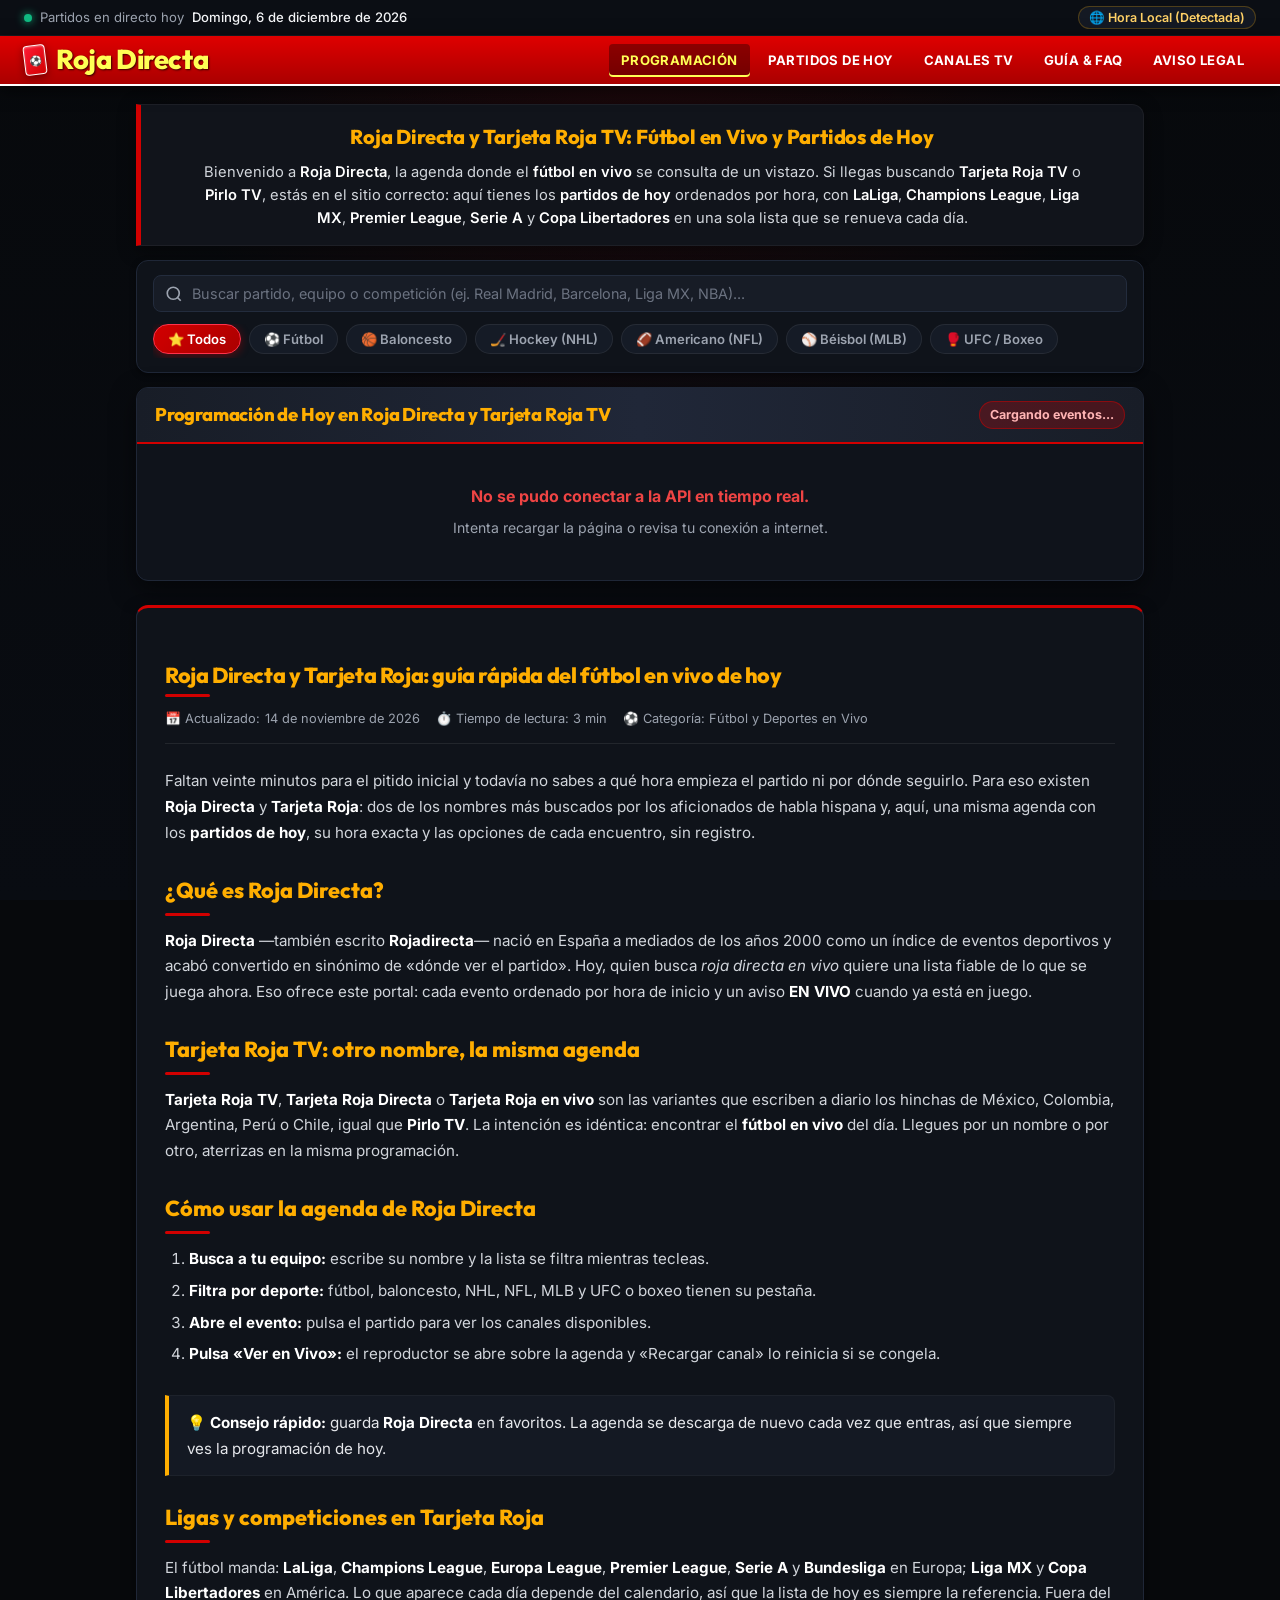
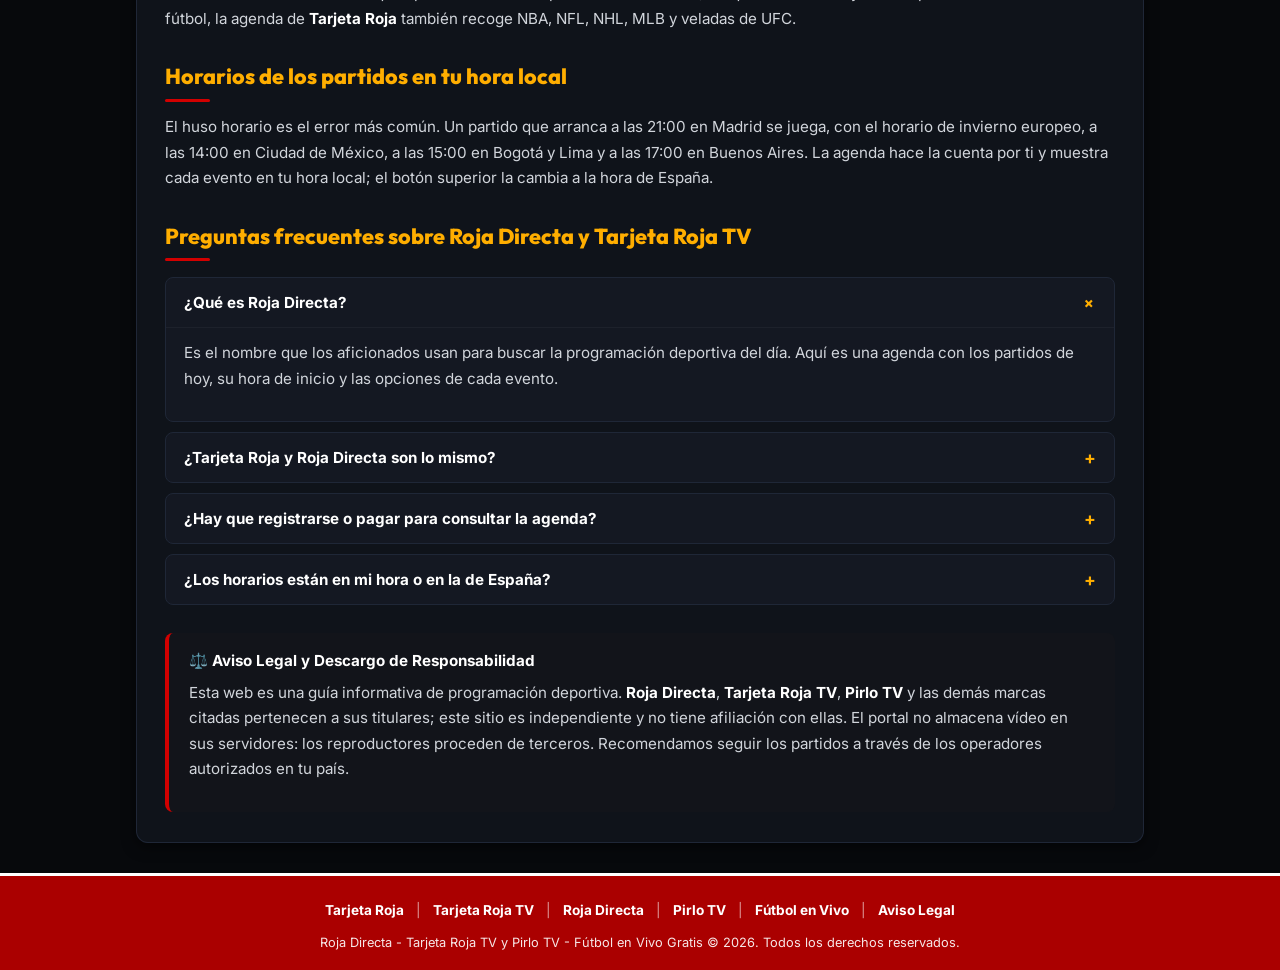
==== index.html @ fd90a8c7 "Add Roja Directa TV site Static sports agenda page for rojadirectatvonline.club: SEO article and str" ====
<!DOCTYPE html>
<html lang="es" prefix="og: https://ogp.me/ns#">
<head>
  <meta charset="UTF-8">
  <meta name="viewport" content="width=device-width, initial-scale=1.0, maximum-scale=5.0">

  <title>Roja Directa TV – Fútbol Online, Liga MX y Canales en Vivo</title>
  <meta name="description" content="Roja Directa TV y Tarjeta Roja: fútbol online gratis con los partidos de hoy, horarios en tu hora local y canales en vivo de Liga MX, LaLiga y Champions.">
  <meta name="keywords" content="roja directa, tarjeta roja, roja directa tv, tarjeta roja tv, roja directa en vivo, tarjeta roja en vivo, tarjeta roja directa, rojadirecta, pirlo tv, pirlotv, fútbol en vivo, partidos de hoy, agenda deportiva, LaLiga en vivo, Champions League en vivo, Liga MX en vivo">
  <meta name="author" content="Roja Directa TV">
  <meta name="robots" content="index, follow, max-snippet:-1, max-image-preview:large, max-video-preview:-1">
  <meta name="googlebot" content="index, follow">
  <meta name="google-site-verification" content="XtbVYBTs0RfSkYBMXl2s-51FOjEnnREqc0mwhxWey_8">
  <link rel="canonical" href="https://rojadirectatvonline.club/">

  <meta property="og:type" content="website">
  <meta property="og:locale" content="es_ES">
  <meta property="og:url" content="https://rojadirectatvonline.club/">
  <meta property="og:site_name" content="Roja Directa TV">
  <meta property="og:title" content="Roja Directa TV – Fútbol Online, Liga MX y Canales en Vivo">
  <meta property="og:description" content="Roja Directa TV y Tarjeta Roja: fútbol online gratis con los partidos de hoy, horarios en tu hora local y canales en vivo de Liga MX, LaLiga y Champions.">
  <meta property="og:image" content="https://rojadirectatvonline.club/images/favicon.svg">

  <meta name="twitter:card" content="summary_large_image">
  <meta name="twitter:title" content="Roja Directa TV – Fútbol Online, Liga MX y Canales en Vivo">
  <meta name="twitter:description" content="Roja Directa TV y Tarjeta Roja: fútbol online gratis con los partidos de hoy, horarios en tu hora local y canales en vivo de Liga MX, LaLiga y Champions.">
  <meta name="twitter:image" content="https://rojadirectatvonline.club/images/favicon.svg">

  <link rel="icon" type="image/svg+xml" href="/images/favicon.svg">
  <link rel="apple-touch-icon" href="/images/favicon.svg">
  <meta name="theme-color" content="#d20000">

  <link rel="preconnect" href="https://fonts.googleapis.com">
  <link rel="preconnect" href="https://fonts.gstatic.com" crossorigin>
  <link rel="stylesheet" href="https://fonts.googleapis.com/css2?family=Inter:wght@400;500;600;700&family=Outfit:wght@400;500;600;700;800;900&display=swap">
  <link rel="stylesheet" href="css/style.css">

  <script type="application/ld+json">
  {
    "@context": "https://schema.org",
    "@graph": [
      {
        "@type": "WebSite",
        "@id": "https://rojadirectatvonline.club/#website",
        "url": "https://rojadirectatvonline.club/",
        "name": "Roja Directa TV",
        "alternateName": ["Roja Directa", "Rojadirecta", "Tarjeta Roja", "Tarjeta Roja TV", "Tarjeta Roja Directa"],
        "description": "Roja Directa y Tarjeta Roja TV: agenda diaria de fútbol en vivo con los partidos de hoy, sus horarios y las competiciones del día.",
        "inLanguage": "es",
        "potentialAction": {
          "@type": "SearchAction",
          "target": "https://rojadirectatvonline.club/?q={search_term_string}",
          "query-input": "required name=search_term_string"
        }
      },
      {
        "@type": "Article",
        "@id": "https://rojadirectatvonline.club/#article",
        "headline": "Roja Directa y Tarjeta Roja: guía rápida del fútbol en vivo de hoy",
        "description": "Qué es Roja Directa, qué significa Tarjeta Roja TV y cómo usar la agenda de partidos de hoy: ligas, horarios en tu hora local y preguntas frecuentes.",
        "inLanguage": "es",
        "image": "https://rojadirectatvonline.club/images/favicon.svg",
        "datePublished": "2026-11-01T00:00:00+00:00",
        "dateModified": "2026-11-14T12:00:00+00:00",
        "author": {
          "@type": "Organization",
          "name": "Roja Directa TV",
          "url": "https://rojadirectatvonline.club/"
        },
        "publisher": {
          "@type": "Organization",
          "name": "Roja Directa TV",
          "logo": {
            "@type": "ImageObject",
            "url": "https://rojadirectatvonline.club/images/favicon.svg"
          }
        },
        "isPartOf": { "@id": "https://rojadirectatvonline.club/#website" },
        "mainEntityOfPage": "https://rojadirectatvonline.club/"
      },
      {
        "@type": "FAQPage",
        "@id": "https://rojadirectatvonline.club/#faq",
        "mainEntity": [
          {
            "@type": "Question",
            "name": "¿Qué es Roja Directa?",
            "acceptedAnswer": {
              "@type": "Answer",
              "text": "Es el nombre que los aficionados usan para buscar la programación deportiva del día. Aquí es una agenda con los partidos de hoy, su hora de inicio y las opciones de cada evento."
            }
          },
          {
            "@type": "Question",
            "name": "¿Tarjeta Roja y Roja Directa son lo mismo?",
            "acceptedAnswer": {
              "@type": "Answer",
              "text": "Son nombres distintos para la misma búsqueda: saber qué fútbol se juega hoy y a qué hora. En esta página ambos llevan a la misma agenda."
            }
          },
          {
            "@type": "Question",
            "name": "¿Hay que registrarse o pagar para consultar la agenda?",
            "acceptedAnswer": {
              "@type": "Answer",
              "text": "No. La agenda se consulta gratis y sin crear cuenta, desde el móvil, la tablet, el ordenador o la Smart TV, sin instalar nada."
            }
          },
          {
            "@type": "Question",
            "name": "¿Los horarios están en mi hora o en la de España?",
            "acceptedAnswer": {
              "@type": "Answer",
              "text": "En la tuya: la agenda usa la zona horaria de tu dispositivo. Con el botón superior cambias a la hora de España cuando quieras."
            }
          }
        ]
      }
    ]
  }
  </script>

</head>

<body>

  <aside class="top-notice-bar" aria-label="Aviso en vivo">
    <div class="header-fluid-inner top-notice-inner">
      <div class="notice-live-stat">
        <span class="live-indicator-dot" aria-hidden="true"></span>
        <span id="topLiveCount">Partidos en directo hoy</span>
        <span class="notice-date-badge" id="currentDateBadge">Agenda Actualizada: Noviembre 2026</span>
      </div>

      <div class="notice-tools">
        <button type="button" class="tz-toggle-btn" id="tzToggleBtn" title="Cambiar Zona Horaria">
          <span id="tzLabelText">🌐 Hora Local (Detectada)</span>
        </button>
      </div>
    </div>
  </aside>

  <header class="site-header">
    <div class="header-fluid-inner header-container">
      <div class="brand-wrapper">
        <a href="/" class="site-brand" aria-label="Roja Directa - Tarjeta Roja TV Online">
          <span class="site-brand-icon" aria-hidden="true"></span>
          <span class="site-brand-text">Roja Directa</span>
        </a>
      </div>

      <nav class="main-nav" id="mainNav" aria-label="Navegación principal">
        <a href="#agenda" class="nav-link active">PROGRAMACIÓN</a>
        <a href="#agenda" class="nav-link">PARTIDOS DE HOY</a>
        <a href="#articulo" class="nav-link">CANALES TV</a>
        <a href="#faq" class="nav-link">GUÍA &amp; FAQ</a>
        <a href="#legal" class="nav-link">AVISO LEGAL</a>
      </nav>

      <button type="button" class="mobile-nav-toggle" id="mobileNavToggle" aria-label="Abrir Menú">
        &#9776;
      </button>
    </div>
  </header>

  <main class="container">

    <section class="seo-intro-card" aria-labelledby="introHeading">
      <h1 id="introHeading">Roja Directa y Tarjeta Roja TV: Fútbol en Vivo y Partidos de Hoy</h1>
      <p>
        Bienvenido a <strong>Roja Directa</strong>, la agenda donde el <strong>fútbol en vivo</strong>
        se consulta de un vistazo. Si llegas buscando <strong>Tarjeta Roja TV</strong> o
        <strong>Pirlo TV</strong>, estás en el sitio correcto: aquí tienes los
        <strong>partidos de hoy</strong> ordenados por hora, con <strong>LaLiga</strong>,
        <strong>Champions League</strong>, <strong>Liga MX</strong>, <strong>Premier League</strong>,
        <strong>Serie A</strong> y <strong>Copa Libertadores</strong> en una sola lista que se
        renueva cada día.
      </p>
    </section>

    <section class="agenda-toolbar" aria-label="Herramientas de filtrado">
      <div class="toolbar-search-row">
        <div class="search-input-wrap">
          <svg width="18" height="18" viewBox="0 0 24 24" fill="none" stroke="currentColor" stroke-width="2.2">
            <circle cx="11" cy="11" r="8"></circle>
            <line x1="21" y1="21" x2="16.65" y2="16.65"></line>
          </svg>
          <input type="text" id="agendaSearchInput" class="agenda-search-input" placeholder="Buscar partido, equipo o competición (ej. Real Madrid, Barcelona, Liga MX, NBA)..." autocomplete="off">
          <span class="search-clear-btn" id="searchClearBtn" title="Limpiar búsqueda">&#10005;</span>
        </div>
      </div>

      <div class="filter-sports-pills" role="tablist">
        <button type="button" class="sport-pill-btn active" data-sport="all" role="tab">⭐ Todos</button>
        <button type="button" class="sport-pill-btn" data-sport="futbol" role="tab">⚽ Fútbol</button>
        <button type="button" class="sport-pill-btn" data-sport="baloncesto" role="tab">🏀 Baloncesto</button>
        <button type="button" class="sport-pill-btn" data-sport="hockey" role="tab">🏒 Hockey (NHL)</button>
        <button type="button" class="sport-pill-btn" data-sport="americano" role="tab">🏈 Americano (NFL)</button>
        <button type="button" class="sport-pill-btn" data-sport="beisbol" role="tab">⚾ Béisbol (MLB)</button>
        <button type="button" class="sport-pill-btn" data-sport="combate" role="tab">🥊 UFC / Boxeo</button>
      </div>
    </section>

    <section class="agenda-card-wrapper" id="agenda" aria-labelledby="agendaTitle">
      <div class="agenda-header-banner">
        <h2 class="agenda-header-title" id="agendaTitle">
          Programación de Hoy en Roja Directa y Tarjeta Roja TV
        </h2>
        <span class="agenda-matches-count" id="matchesCountBadge">Cargando eventos...</span>
      </div>

      <div id="agendaLoading" class="agenda-empty-state">
        <div class="loading-spinner-circle" style="margin: 0 auto 14px;"></div>
        <p style="color: #ffae00; font-weight: 700;">Conectando con la agenda deportiva en vivo...</p>
        <p style="color: #9ca3af; font-size: 0.82rem;">Obteniendo partidos desde el servidor oficial de Tarjeta Roja</p>
      </div>

      <div id="agendaEmptyState" class="agenda-empty-state" style="display: none;">
        <svg width="40" height="40" viewBox="0 0 24 24" fill="none" stroke="currentColor" stroke-width="2">
          <circle cx="12" cy="12" r="10"></circle>
          <line x1="12" y1="8" x2="12" y2="12"></line>
          <line x1="12" y1="16" x2="12.01" y2="16"></line>
        </svg>
        <p style="font-weight: 700; color: #fff; margin-bottom: 6px;">No se encontraron partidos con los filtros seleccionados.</p>
        <p style="font-size: 0.85rem; color: #9ca3af;">Intenta escribir otro nombre de equipo o selecciona la pestaña "Todos".</p>
      </div>

      <div class="agenda-events-list" id="agendaEventsList"></div>
    </section>

    <!-- Reproductor embed (modal) -->
    <div class="player-modal-overlay" id="playerModal" aria-hidden="true">
      <div class="player-modal-box" role="dialog" aria-modal="true" aria-labelledby="playerTitle">
        <div class="player-modal-top">
          <span class="player-modal-title" id="playerTitle"></span>
          <button type="button" class="player-modal-close" id="playerClose" aria-label="Cerrar reproductor">&#10005; Cerrar</button>
        </div>
        <div class="player-frame-wrap">
          <iframe id="playerFrame" class="player-frame" allowfullscreen allow="autoplay; encrypted-media; picture-in-picture" referrerpolicy="origin" src="" title="Reproductor en vivo"></iframe>
        </div>
        <div class="player-modal-foot">
          <button type="button" class="player-reload-btn" id="playerReload">&#8635; Recargar canal</button>
        </div>
      </div>
    </div>

    <section class="seo-article-wrapper" id="articulo" aria-labelledby="articleTitle">
      <article>

        <h2 class="article-main-title" id="articleTitle">
          Roja Directa y Tarjeta Roja: guía rápida del fútbol en vivo de hoy
        </h2>

        <div class="article-meta-info">
          <span>📅 Actualizado: <time datetime="2026-11-14">14 de noviembre de 2026</time></span>
          <span>⏱️ Tiempo de lectura: 3 min</span>
          <span>⚽ Categoría: Fútbol y Deportes en Vivo</span>
        </div>

        <div class="seo-section-block">
          <p>
            Faltan veinte minutos para el pitido inicial y todavía no sabes a qué hora empieza el
            partido ni por dónde seguirlo. Para eso existen <strong>Roja Directa</strong> y
            <strong>Tarjeta Roja</strong>: dos de los nombres más buscados por los aficionados de habla
            hispana y, aquí, una misma agenda con los <strong>partidos de hoy</strong>, su hora exacta
            y las opciones de cada encuentro, sin registro.
          </p>
        </div>

        <div class="seo-section-block" id="que-es-roja-directa">
          <h2>¿Qué es Roja Directa?</h2>
          <p>
            <strong>Roja Directa</strong> —también escrito <strong>Rojadirecta</strong>— nació en España
            a mediados de los años 2000 como un índice de eventos deportivos y acabó convertido en
            sinónimo de «dónde ver el partido». Hoy, quien busca <em>roja directa en vivo</em> quiere
            una lista fiable de lo que se juega ahora. Eso ofrece este portal: cada evento ordenado por
            hora de inicio y un aviso <strong>EN VIVO</strong> cuando ya está en juego.
          </p>
        </div>

        <div class="seo-section-block" id="tarjeta-roja-tv">
          <h2>Tarjeta Roja TV: otro nombre, la misma agenda</h2>
          <p>
            <strong>Tarjeta Roja TV</strong>, <strong>Tarjeta Roja Directa</strong> o
            <strong>Tarjeta Roja en vivo</strong> son las variantes que escriben a diario los hinchas de
            México, Colombia, Argentina, Perú o Chile, igual que <strong>Pirlo TV</strong>. La intención
            es idéntica: encontrar el <strong>fútbol en vivo</strong> del día. Llegues por un nombre o
            por otro, aterrizas en la misma programación.
          </p>
        </div>

        <div class="seo-section-block" id="como-usar-la-agenda">
          <h2>Cómo usar la agenda de Roja Directa</h2>
          <ol>
            <li><strong>Busca a tu equipo:</strong> escribe su nombre y la lista se filtra mientras tecleas.</li>
            <li><strong>Filtra por deporte:</strong> fútbol, baloncesto, NHL, NFL, MLB y UFC o boxeo tienen su pestaña.</li>
            <li><strong>Abre el evento:</strong> pulsa el partido para ver los canales disponibles.</li>
            <li><strong>Pulsa «Ver en Vivo»:</strong> el reproductor se abre sobre la agenda y «Recargar canal» lo reinicia si se congela.</li>
          </ol>
        </div>

        <div class="article-callout-box">
          <p>
            <strong>💡 Consejo rápido:</strong> guarda <strong>Roja Directa</strong> en favoritos. La
            agenda se descarga de nuevo cada vez que entras, así que siempre ves la programación de hoy.
          </p>
        </div>

        <div class="seo-section-block" id="ligas-y-competiciones">
          <h2>Ligas y competiciones en Tarjeta Roja</h2>
          <p>
            El fútbol manda: <strong>LaLiga</strong>, <strong>Champions League</strong>,
            <strong>Europa League</strong>, <strong>Premier League</strong>, <strong>Serie A</strong> y
            <strong>Bundesliga</strong> en Europa; <strong>Liga MX</strong> y
            <strong>Copa Libertadores</strong> en América. Lo que aparece cada día depende del
            calendario, así que la lista de hoy es siempre la referencia. Fuera del fútbol, la agenda de
            <strong>Tarjeta Roja</strong> también recoge NBA, NFL, NHL, MLB y veladas de UFC.
          </p>
        </div>

        <div class="seo-section-block" id="horarios">
          <h2>Horarios de los partidos en tu hora local</h2>
          <p>
            El huso horario es el error más común. Un partido que arranca a las 21:00 en Madrid se
            juega, con el horario de invierno europeo, a las 14:00 en Ciudad de México, a las 15:00 en
            Bogotá y Lima y a las 17:00 en Buenos Aires. La agenda hace la cuenta por ti y muestra cada
            evento en tu hora local; el botón superior la cambia a la hora de España.
          </p>
        </div>

        <div class="seo-section-block" id="faq">
          <h2>Preguntas frecuentes sobre Roja Directa y Tarjeta Roja TV</h2>

          <div class="faq-accordion-group">

            <div class="faq-item is-open">
              <button type="button" class="faq-question-btn">
                <span>¿Qué es Roja Directa?</span>
                <span class="faq-icon">+</span>
              </button>
              <div class="faq-answer-content">
                <p>
                  Es el nombre que los aficionados usan para buscar la programación deportiva del
                  día. Aquí es una agenda con los partidos de hoy, su hora de inicio y las opciones
                  de cada evento.
                </p>
              </div>
            </div>

            <div class="faq-item">
              <button type="button" class="faq-question-btn">
                <span>¿Tarjeta Roja y Roja Directa son lo mismo?</span>
                <span class="faq-icon">+</span>
              </button>
              <div class="faq-answer-content">
                <p>
                  Son nombres distintos para la misma búsqueda: saber qué fútbol se juega hoy y a
                  qué hora. En esta página ambos llevan a la misma agenda.
                </p>
              </div>
            </div>

            <div class="faq-item">
              <button type="button" class="faq-question-btn">
                <span>¿Hay que registrarse o pagar para consultar la agenda?</span>
                <span class="faq-icon">+</span>
              </button>
              <div class="faq-answer-content">
                <p>
                  No. La agenda se consulta gratis y sin crear cuenta, desde el móvil, la tablet,
                  el ordenador o la Smart TV, sin instalar nada.
                </p>
              </div>
            </div>

            <div class="faq-item">
              <button type="button" class="faq-question-btn">
                <span>¿Los horarios están en mi hora o en la de España?</span>
                <span class="faq-icon">+</span>
              </button>
              <div class="faq-answer-content">
                <p>
                  En la tuya: la agenda usa la zona horaria de tu dispositivo. Con el botón superior
                  cambias a la hora de España cuando quieras.
                </p>
              </div>
            </div>

          </div>
        </div>

        <div class="legal-disclaimer-box" id="legal">
          <h4>⚖️ Aviso Legal y Descargo de Responsabilidad</h4>
          <p>
            Esta web es una guía informativa de programación deportiva. <strong>Roja Directa</strong>,
            <strong>Tarjeta Roja TV</strong>, <strong>Pirlo TV</strong> y las demás marcas citadas
            pertenecen a sus titulares; este sitio es independiente y no tiene afiliación con ellas.
            El portal no almacena vídeo en sus servidores: los reproductores proceden de terceros.
            Recomendamos seguir los partidos a través de los operadores autorizados en tu país.
          </p>
        </div>

      </article>
    </section>

  </main>

  <footer class="site-footer">
    <div class="container">
      <div class="footer-nav-links">
        <a href="/">Tarjeta Roja</a>
        <span class="sep">|</span>
        <a href="/">Tarjeta Roja TV</a>
        <span class="sep">|</span>
        <a href="#agenda">Roja Directa</a>
        <span class="sep">|</span>
        <a href="#agenda">Pirlo TV</a>
        <span class="sep">|</span>
        <a href="#agenda">Fútbol en Vivo</a>
        <span class="sep">|</span>
        <a href="#legal">Aviso Legal</a>
      </div>

      <p class="footer-copy">
        Roja Directa - Tarjeta Roja TV y Pirlo TV - Fútbol en Vivo Gratis &copy; 2026.
        Todos los derechos reservados.
      </p>
    </div>
  </footer>

  <script src="js/app.js?v=2"></script>
  <!-- Histats.com  START  (aync)-->
  <script type="text/javascript">var _Hasync= _Hasync|| [];
    _Hasync.push(['Histats.start', '1,5061097,4,0,0,0,00010000']);
    _Hasync.push(['Histats.fasi', '1']);
    _Hasync.push(['Histats.track_hits', '']);
    (function() {
      var hs = document.createElement('script'); hs.type = 'text/javascript'; hs.async = true;
      hs.src = ('//s10.histats.com/js15_as.js');
      (document.getElementsByTagName('head')[0] || document.getElementsByTagName('body')[0]).appendChild(hs);
    })();</script>
  <noscript><a href="/" target="_blank"><img  src="//sstatic1.histats.com/0.gif?5061097&101" alt="hits counter" border="0"></a></noscript>
  <!-- Histats.com  END  -->
</body>
</html>
---- css/style.css ----
/* ==========================================================================
   TARJETA ROJA / ROJA DIRECTA - TEMA MODERNO DEPORTIVO EN VIVO
   Paleta: Rojo Carmesí (#d20000), Dorado (#ffae00 / #ffd166), Carbón (#08090d)
   100% Responsivo, Ultrarrápido, Optimizado para SEO en Español (Google/Bing)
   ========================================================================== */

:root {
  --bg-main: #07090c;
  --bg-surface: #0e1219;
  --bg-card: #121620;
  --bg-card-hover: #19202e;
  --bg-card-active: #202738;
  --bg-glass: rgba(14, 18, 25, 0.92);

  --roja-red: #d20000;
  --roja-red-bright: #ef1e2b;
  --roja-red-dark: #8b0000;
  --roja-red-glow: rgba(210, 0, 0, 0.35);

  --roja-gold: #ffae00;
  --roja-gold-bright: #ffd166;
  --roja-gold-glow: rgba(255, 174, 0, 0.3);

  --live-green: #10b981;
  --live-green-glow: rgba(16, 185, 129, 0.4);

  --text-white: #ffffff;
  --text-primary: #f3f4f6;
  --text-secondary: #9ca3af;
  --text-muted: #6b7280;

  --border-subtle: rgba(255, 255, 255, 0.08);
  --border-card: #1f2737;
  --border-focus: #d20000;

  --radius-xs: 4px;
  --radius-sm: 8px;
  --radius-md: 12px;
  --radius-lg: 16px;
  --radius-full: 9999px;

  --font-heading: 'Outfit', -apple-system, BlinkMacSystemFont, "Segoe UI", Roboto, sans-serif;
  --font-body: 'Inter', -apple-system, BlinkMacSystemFont, "Segoe UI", Roboto, sans-serif;

  --shadow-sm: 0 2px 6px rgba(0, 0, 0, 0.4);
  --shadow-md: 0 4px 14px rgba(0, 0, 0, 0.5);
  --shadow-lg: 0 8px 30px rgba(0, 0, 0, 0.6);
  --shadow-red: 0 4px 20px rgba(210, 0, 0, 0.3);
}

/* ---------------- CSS RESET & BASE ---------------- */
*, *::before, *::after {
  box-sizing: border-box;
  margin: 0;
  padding: 0;
}

html {
  scroll-behavior: smooth;
  font-size: 16px;
  -webkit-text-size-adjust: 100%;
}

body {
  font-family: var(--font-body);
  background-color: var(--bg-main);
  color: var(--text-primary);
  line-height: 1.6;
  min-height: 100vh;
  display: flex;
  flex-direction: column;
  -webkit-font-smoothing: antialiased;
  overflow-x: hidden;
  background-image: 
    radial-gradient(circle at 50% 0%, rgba(210, 0, 0, 0.12) 0%, transparent 45%),
    linear-gradient(to bottom, #07090c 0%, #090c12 100%);
  background-attachment: fixed;
}

.container {
  width: 100%;
  max-width: 1040px;
  margin: 0 auto;
  padding: 0 16px;
}

a {
  color: inherit;
  text-decoration: none;
  transition: all 0.2s ease;
}

button {
  font-family: inherit;
  border: none;
  background: none;
  cursor: pointer;
  -webkit-tap-highlight-color: transparent;
}

input {
  font-family: inherit;
}

/* ---------------- TOP UTILITY BAR ---------------- */
.top-notice-bar {
  background: #0b0e14;
  border-bottom: 1px solid rgba(255, 255, 255, 0.06);
  font-size: 0.82rem;
  color: var(--text-secondary);
  padding: 6px 0;
}

.top-notice-inner {
  display: flex;
  align-items: center;
  justify-content: space-between;
  flex-wrap: wrap;
  gap: 10px;
}

.notice-live-stat {
  display: flex;
  align-items: center;
  gap: 8px;
}

.live-indicator-dot {
  width: 8px;
  height: 8px;
  background-color: var(--live-green);
  border-radius: 50%;
  box-shadow: 0 0 8px var(--live-green);
  animation: pulseLive 1.8s infinite;
}

@keyframes pulseLive {
  0% { transform: scale(0.95); box-shadow: 0 0 0 0 rgba(16, 185, 129, 0.7); }
  70% { transform: scale(1.15); box-shadow: 0 0 0 6px rgba(16, 185, 129, 0); }
  100% { transform: scale(0.95); box-shadow: 0 0 0 0 rgba(16, 185, 129, 0); }
}

.notice-date-badge {
  font-weight: 500;
  color: var(--text-primary);
}

.notice-tools {
  display: flex;
  align-items: center;
  gap: 14px;
}

.tz-toggle-btn {
  display: inline-flex;
  align-items: center;
  gap: 6px;
  background: #141923;
  color: var(--roja-gold-bright);
  padding: 3px 10px;
  border-radius: var(--radius-full);
  border: 1px solid rgba(255, 174, 0, 0.25);
  font-size: 0.78rem;
  font-weight: 600;
  cursor: pointer;
  transition: all 0.2s;
}

.tz-toggle-btn:hover {
  background: rgba(255, 174, 0, 0.15);
  border-color: var(--roja-gold);
}

/* ---------------- HEADER & NOTICE BAR (FULL-WIDTH & TARJETAROJA.MBA STYLE) ---------------- */
.header-fluid-inner {
  width: 100%;
  margin: 0;
  padding: 0 24px;
  box-sizing: border-box;
  display: flex;
  align-items: center;
  justify-content: space-between;
}

.site-header {
  background: linear-gradient(180deg, #df0000 0%, #aa0000 100%);
  border-bottom: 2px solid #ffffff;
  box-shadow: 0 4px 15px rgba(0, 0, 0, 0.6);
  position: sticky;
  top: 0;
  z-index: 1000;
  width: 100%;
}

.header-container {
  display: flex;
  align-items: center;
  justify-content: space-between;
  min-height: 48px;
  height: 48px;
}

.brand-wrapper {
  display: flex;
  align-items: center;
}

/* Authentic tarjetaroja.mba Logo with yellow Roja Directa & soccer card */
.site-brand {
  display: inline-flex;
  align-items: center;
  gap: 10px;
  text-decoration: none;
  flex-shrink: 0;
}

.site-brand-icon {
  width: 22px;
  height: 30px;
  background: linear-gradient(135deg, #ff1a35 0%, #d20000 100%);
  border: 1.5px solid #fff;
  border-radius: 4px;
  box-shadow: 0 2px 8px rgba(0, 0, 0, 0.4), inset 0 1px 2px rgba(255, 255, 255, 0.4);
  transform: rotate(-7deg);
  transition: transform 0.25s ease;
  flex-shrink: 0;
  display: flex;
  align-items: center;
  justify-content: center;
}

.site-brand:hover .site-brand-icon {
  transform: rotate(0deg) scale(1.08);
}

.site-brand-icon::after {
  content: '⚽';
  font-size: 10px;
}

.site-brand-text {
  font-family: var(--font-heading), 'Outfit', Arial, Helvetica, sans-serif;
  font-size: 1.7rem;
  font-weight: 800;
  color: #ffff55;
  letter-spacing: -0.4px;
  line-height: 1;
  text-shadow: 1px 1px 2px rgba(0, 0, 0, 0.7);
  white-space: nowrap;
  transition: color 0.2s ease;
}

.site-brand:hover .site-brand-text {
  color: #ffffff;
}

/* Nav Menu */
.main-nav {
  display: flex;
  align-items: center;
  gap: 6px;
}

.nav-link {
  color: #ffffff;
  font-family: var(--font-body);
  font-weight: 700;
  font-size: 0.82rem;
  padding: 6px 12px;
  border-radius: var(--radius-xs);
  letter-spacing: 0.4px;
  text-transform: uppercase;
  transition: all 0.2s ease;
  display: inline-flex;
  align-items: center;
  white-space: nowrap;
}

.nav-link:hover {
  color: #ffff55;
  background: rgba(0, 0, 0, 0.2);
}

.nav-link.active {
  color: #ffff55;
  background: rgba(0, 0, 0, 0.35);
  box-shadow: inset 0 -2px 0 #ffff55;
}

.mobile-nav-toggle {
  display: none;
  color: #fff;
  font-size: 1.4rem;
  padding: 6px;
}

/* ---------------- SEO HERO INTRO CARD ---------------- */
.seo-intro-card {
  margin: 18px 0 14px;
  background: #11141b;
  border-left: 5px solid var(--roja-red);
  border-radius: 0 var(--radius-md) var(--radius-md) 0;
  padding: 16px 20px;
  box-shadow: 0 4px 18px rgba(0, 0, 0, 0.45);
  border-top: 1px solid rgba(255, 255, 255, 0.05);
  border-right: 1px solid rgba(255, 255, 255, 0.05);
  border-bottom: 1px solid rgba(255, 255, 255, 0.05);
}

.seo-intro-card h1 {
  font-family: var(--font-heading);
  font-size: 1.25rem;
  font-weight: 800;
  color: var(--roja-gold);
  margin-bottom: 8px;
  text-align: center;
  letter-spacing: -0.2px;
}

.seo-intro-card p {
  color: #d1d5db;
  font-size: 0.92rem;
  line-height: 1.55;
  text-align: center;
  max-width: 900px;
  margin: 0 auto;
}

.seo-intro-card strong {
  color: #ffffff;
  font-weight: 600;
}

/* ---------------- SEARCH & FILTER TOOLBAR ---------------- */
.agenda-toolbar {
  background: #0f131a;
  border: 1px solid var(--border-card);
  border-radius: var(--radius-md);
  padding: 14px 16px;
  margin-bottom: 14px;
  box-shadow: var(--shadow-sm);
  display: flex;
  flex-direction: column;
  gap: 12px;
}

.toolbar-search-row {
  display: flex;
  gap: 10px;
  align-items: center;
}

.search-input-wrap {
  position: relative;
  flex: 1;
}

.search-input-wrap svg {
  position: absolute;
  left: 12px;
  top: 50%;
  transform: translateY(-50%);
  color: var(--text-secondary);
  pointer-events: none;
}

.agenda-search-input {
  width: 100%;
  background: #171c26;
  border: 1px solid #232c3d;
  color: #fff;
  padding: 9px 36px 9px 38px;
  border-radius: var(--radius-sm);
  font-size: 0.9rem;
  transition: all 0.2s;
}

.agenda-search-input:focus {
  outline: none;
  border-color: var(--roja-red);
  background: #1c2230;
  box-shadow: 0 0 0 3px rgba(210, 0, 0, 0.2);
}

.agenda-search-input::placeholder {
  color: var(--text-muted);
}

.search-clear-btn {
  position: absolute;
  right: 10px;
  top: 50%;
  transform: translateY(-50%);
  color: var(--text-muted);
  font-size: 1rem;
  cursor: pointer;
  display: none;
}

.search-clear-btn.active {
  display: block;
}

/* Category Filter Pills */
.filter-sports-pills {
  display: flex;
  align-items: center;
  gap: 8px;
  overflow-x: auto;
  padding-bottom: 4px;
  scrollbar-width: thin;
  scrollbar-color: #2a3447 transparent;
}

.filter-sports-pills::-webkit-scrollbar {
  height: 4px;
}

.filter-sports-pills::-webkit-scrollbar-thumb {
  background: #2a3447;
  border-radius: 4px;
}

.sport-pill-btn {
  background: #151b26;
  color: var(--text-secondary);
  border: 1px solid rgba(255, 255, 255, 0.07);
  padding: 6px 14px;
  border-radius: var(--radius-full);
  font-size: 0.82rem;
  font-weight: 600;
  white-space: nowrap;
  cursor: pointer;
  transition: all 0.2s;
  display: inline-flex;
  align-items: center;
  gap: 6px;
}

.sport-pill-btn:hover {
  background: #1f2738;
  color: #fff;
  border-color: rgba(255, 255, 255, 0.2);
}

.sport-pill-btn.active {
  background: linear-gradient(135deg, #d20000 0%, #aa0000 100%);
  color: #ffffff;
  border-color: #ff334b;
  box-shadow: 0 2px 10px rgba(210, 0, 0, 0.4);
}

/* ---------------- MAIN AGENDA CONTAINER ---------------- */
.agenda-card-wrapper {
  background: #0f131b;
  border: 1px solid var(--border-card);
  border-radius: var(--radius-md);
  overflow: hidden;
  box-shadow: 0 8px 24px rgba(0, 0, 0, 0.5);
  margin-bottom: 24px;
}

.agenda-header-banner {
  background: linear-gradient(90deg, #181d27 0%, #202738 50%, #181d27 100%);
  border-bottom: 2px solid var(--roja-red);
  padding: 12px 18px;
  display: flex;
  align-items: center;
  justify-content: space-between;
  flex-wrap: wrap;
  gap: 10px;
}

.agenda-header-title {
  font-family: var(--font-heading);
  font-size: 1.15rem;
  font-weight: 800;
  color: var(--roja-gold);
  display: flex;
  align-items: center;
  gap: 8px;
  letter-spacing: -0.2px;
}

.agenda-header-title span.chevron-accent {
  color: var(--roja-red-bright);
}

.agenda-matches-count {
  font-size: 0.78rem;
  background: rgba(210, 0, 0, 0.25);
  border: 1px solid rgba(210, 0, 0, 0.5);
  color: #ffb4b4;
  padding: 3px 10px;
  border-radius: var(--radius-full);
  font-weight: 700;
}

/* Event List Container */
.agenda-events-list {
  display: flex;
  flex-direction: column;
}

/* Individual Match Event Row */
.tr-event-card {
  border-bottom: 1px solid rgba(255, 255, 255, 0.06);
  background: #11151e;
  transition: background 0.18s ease;
}

.tr-event-card:last-child {
  border-bottom: none;
}

.tr-event-card:hover {
  background: #161c29;
}

.tr-event-card.is-open {
  background: #161c2b;
}

.tr-event-main-bar {
  width: 100%;
  display: grid;
  grid-template-columns: 82px 42px 1fr auto;
  align-items: center;
  padding: 11px 16px;
  gap: 12px;
  text-align: left;
  cursor: pointer;
  background: none;
  border: none;
}

/* Time Pill */
.tr-event-time-col {
  display: flex;
  flex-direction: column;
  align-items: flex-start;
}

.tr-event-time {
  font-family: var(--font-heading);
  font-size: 0.96rem;
  font-weight: 800;
  color: var(--roja-gold);
  letter-spacing: 0.2px;
  background: #18202d;
  padding: 3px 8px;
  border-radius: var(--radius-xs);
  border: 1px solid rgba(255, 174, 0, 0.2);
  display: inline-block;
  text-align: center;
}

.tr-event-time.is-live {
  color: #fff;
  background: var(--roja-red);
  border-color: #ff3b3b;
  box-shadow: 0 0 8px rgba(210, 0, 0, 0.5);
  animation: pulseLive 2s infinite;
}

.tr-event-tz-label {
  font-size: 0.65rem;
  color: var(--text-muted);
  margin-top: 2px;
}

/* League Icon */
.tr-event-icon-col {
  display: flex;
  align-items: center;
  justify-content: center;
}

.tr-competition-badge {
  width: 30px;
  height: 30px;
  border-radius: 50%;
  background: #1b2230;
  border: 1px solid rgba(255, 255, 255, 0.1);
  display: flex;
  align-items: center;
  justify-content: center;
  font-size: 15px;
  overflow: hidden;
  flex-shrink: 0;
}

.tr-competition-badge img {
  width: 100%;
  height: 100%;
  object-fit: contain;
}

/* Match Title Col */
.tr-event-info-col {
  display: flex;
  flex-direction: column;
  gap: 3px;
  min-width: 0;
}

.tr-league-name {
  font-size: 0.72rem;
  font-weight: 700;
  color: var(--roja-red-bright);
  text-transform: uppercase;
  letter-spacing: 0.5px;
  white-space: nowrap;
  overflow: hidden;
  text-overflow: ellipsis;
}

.tr-match-title {
  font-size: 0.95rem;
  font-weight: 600;
  color: #ffffff;
  display: flex;
  align-items: center;
  gap: 8px;
  white-space: nowrap;
  overflow: hidden;
  text-overflow: ellipsis;
  min-width: 0;
  width: 100%;
}

.tr-match-title .vs-separator {
  color: var(--roja-gold);
  font-size: 0.75rem;
  font-weight: 800;
  background: rgba(255, 174, 0, 0.15);
  padding: 1px 5px;
  border-radius: 3px;
  flex-shrink: 0;
  line-height: 1.3;
}

.tr-team-badge-row {
  display: inline-flex;
  align-items: center;
  gap: 6px;
  min-width: 0;
  flex: 1 1 0;
  overflow: hidden;
}

.team-t1, .team-t2 {
  font-size: 0.92rem;
  font-weight: 600;
  color: #ffffff;
  white-space: nowrap;
  overflow: hidden;
  text-overflow: ellipsis;
  min-width: 0;
  display: inline-block;
}

.tr-match-title > span:only-child {
  overflow: hidden;
  text-overflow: ellipsis;
  white-space: nowrap;
  display: block;
  min-width: 0;
  width: 100%;
}

.tr-club-logo {
  width: 20px;
  height: 20px;
  object-fit: contain;
  flex-shrink: 0;
  filter: drop-shadow(0 1px 2px rgba(0, 0, 0, 0.5));
}

/* Action Col */
.tr-event-actions-col {
  display: flex;
  align-items: center;
  gap: 8px;
}

.btn-open-channels {
  display: inline-flex;
  align-items: center;
  gap: 6px;
  background: #1c2433;
  color: #e2e8f0;
  border: 1px solid rgba(255, 255, 255, 0.12);
  padding: 6px 12px;
  border-radius: var(--radius-sm);
  font-size: 0.78rem;
  font-weight: 600;
  transition: all 0.2s;
}

.btn-open-channels:hover {
  background: #253043;
  border-color: rgba(255, 255, 255, 0.25);
  color: #fff;
}

.btn-direct-stream {
  display: inline-flex;
  align-items: center;
  gap: 5px;
  background: linear-gradient(135deg, #d20000 0%, #aa0000 100%);
  color: #ffffff;
  border: 1px solid #ff334b;
  padding: 6px 12px;
  border-radius: var(--radius-sm);
  font-size: 0.78rem;
  font-weight: 700;
  box-shadow: 0 2px 8px rgba(210, 0, 0, 0.35);
  transition: all 0.2s;
}

.btn-direct-stream:hover {
  background: linear-gradient(135deg, #ef1e2b 0%, #c40000 100%);
  transform: translateY(-1px);
  box-shadow: 0 4px 12px rgba(210, 0, 0, 0.5);
}

.chevron-icon {
  transition: transform 0.2s ease;
  font-size: 11px;
}

.tr-event-card.is-open .chevron-icon {
  transform: rotate(90deg);
}

/* Channels Tray (Accordion Expanded) */
.tr-channels-tray {
  display: none;
  background: #0d1017;
  border-top: 1px dashed rgba(255, 255, 255, 0.08);
  padding: 12px 18px 14px;
}

.tr-event-card.is-open .tr-channels-tray {
  display: block;
}

.channels-tray-header {
  font-size: 0.75rem;
  font-weight: 700;
  color: var(--text-secondary);
  text-transform: uppercase;
  letter-spacing: 0.6px;
  margin-bottom: 8px;
  display: flex;
  align-items: center;
  justify-content: space-between;
}

.channels-pills-grid {
  display: flex;
  flex-wrap: wrap;
  gap: 8px;
}

.channel-stream-link {
  display: inline-flex;
  align-items: center;
  gap: 6px;
  background: #161c28;
  color: #ffffff;
  border: 1px solid #283347;
  padding: 6px 12px;
  border-radius: var(--radius-sm);
  font-size: 0.8rem;
  font-weight: 600;
  transition: all 0.2s;
}

.channel-stream-link:hover {
  background: #d20000;
  border-color: #ff334b;
  color: #fff;
  transform: translateY(-1px);
  box-shadow: 0 3px 10px rgba(210, 0, 0, 0.4);
}

.channel-badge-quality {
  background: rgba(255, 174, 0, 0.2);
  color: var(--roja-gold);
  font-size: 0.65rem;
  padding: 1px 5px;
  border-radius: 3px;
  font-weight: 700;
}

/* Empty matches state */
.agenda-empty-state {
  padding: 40px 20px;
  text-align: center;
  color: var(--text-secondary);
}

.agenda-empty-state svg {
  margin-bottom: 12px;
  color: var(--roja-gold);
}

/* ---------------- DETAILED SEO ARTICLE SECTION (SPANISH) ---------------- */
.seo-article-wrapper {
  background: #0f131a;
  border: 1px solid var(--border-card);
  border-top: 3px solid var(--roja-red);
  border-radius: var(--radius-md);
  padding: 30px 28px;
  margin-bottom: 30px;
  box-shadow: var(--shadow-md);
}

.seo-article-wrapper article {
  max-width: 960px;
  margin: 0 auto;
}

.article-main-title {
  font-family: var(--font-heading);
  font-size: 1.85rem;
  font-weight: 800;
  color: #ffffff;
  margin-bottom: 12px;
  line-height: 1.25;
  letter-spacing: -0.4px;
}

.article-main-title span {
  color: var(--roja-gold);
}

.article-meta-info {
  display: flex;
  align-items: center;
  gap: 16px;
  font-size: 0.8rem;
  color: var(--text-secondary);
  margin-bottom: 24px;
  padding-bottom: 14px;
  border-bottom: 1px solid rgba(255, 255, 255, 0.08);
}

.article-meta-info span {
  display: inline-flex;
  align-items: center;
  gap: 5px;
}

.seo-section-block {
  margin-bottom: 28px;
}

.seo-article-wrapper h2 {
  font-family: var(--font-heading);
  font-size: 1.35rem;
  font-weight: 800;
  color: var(--roja-gold);
  margin: 24px 0 12px;
  position: relative;
  padding-bottom: 8px;
  display: flex;
  align-items: center;
  gap: 8px;
}

.seo-article-wrapper h2::after {
  content: '';
  position: absolute;
  bottom: 0;
  left: 0;
  width: 45px;
  height: 3px;
  background: var(--roja-red);
  border-radius: 2px;
}

.seo-article-wrapper h3 {
  font-family: var(--font-heading);
  font-size: 1.1rem;
  font-weight: 700;
  color: #ffffff;
  margin: 18px 0 8px;
}

.seo-article-wrapper p {
  color: #d1d5db;
  font-size: 0.95rem;
  line-height: 1.68;
  margin-bottom: 14px;
}

.seo-article-wrapper strong {
  color: #ffffff;
  font-weight: 700;
}

.seo-article-wrapper ul, .seo-article-wrapper ol {
  margin: 10px 0 18px 24px;
  color: #d1d5db;
  font-size: 0.95rem;
  line-height: 1.7;
}

.seo-article-wrapper li {
  margin-bottom: 6px;
}

/* Callout Box inside Article */
.article-callout-box {
  background: #141923;
  border-left: 4px solid var(--roja-gold);
  border-radius: 0 var(--radius-sm) var(--radius-sm) 0;
  padding: 14px 18px;
  margin: 18px 0;
  border-top: 1px solid rgba(255, 255, 255, 0.04);
  border-right: 1px solid rgba(255, 255, 255, 0.04);
  border-bottom: 1px solid rgba(255, 255, 255, 0.04);
}

.article-callout-box p {
  margin-bottom: 0;
  color: #e5e7eb;
}

/* Channels & Leagues Comparison Table */
.article-table-responsive {
  overflow-x: auto;
  margin: 20px 0;
  border-radius: var(--radius-sm);
  border: 1px solid var(--border-card);
}

.seo-channels-table {
  width: 100%;
  border-collapse: collapse;
  font-size: 0.88rem;
  text-align: left;
}

.seo-channels-table th {
  background: #161c28;
  color: var(--roja-gold);
  padding: 12px 14px;
  font-weight: 700;
  border-bottom: 2px solid var(--roja-red);
}

.seo-channels-table td {
  padding: 11px 14px;
  border-bottom: 1px solid rgba(255, 255, 255, 0.06);
  color: #d1d5db;
}

.seo-channels-table tr:nth-child(even) td {
  background: rgba(255, 255, 255, 0.02);
}

.seo-channels-table tr:hover td {
  background: rgba(210, 0, 0, 0.08);
}

/* FAQ Accordion */
.faq-accordion-group {
  display: flex;
  flex-direction: column;
  gap: 10px;
  margin-top: 16px;
}

.faq-item {
  background: #141822;
  border: 1px solid var(--border-card);
  border-radius: var(--radius-sm);
  overflow: hidden;
  transition: border-color 0.2s;
}

.faq-item:hover {
  border-color: rgba(255, 174, 0, 0.3);
}

.faq-question-btn {
  width: 100%;
  text-align: left;
  padding: 14px 18px;
  font-weight: 700;
  font-size: 0.95rem;
  color: #ffffff;
  display: flex;
  align-items: center;
  justify-content: space-between;
  gap: 10px;
  cursor: pointer;
  background: none;
}

.faq-question-btn:hover {
  color: var(--roja-gold-bright);
}

.faq-icon {
  font-size: 1.1rem;
  color: var(--roja-gold);
  transition: transform 0.2s;
  flex-shrink: 0;
}

.faq-item.is-open .faq-icon {
  transform: rotate(45deg);
}

.faq-answer-content {
  display: none;
  padding: 0 18px 16px;
  color: #cbd5e1;
  font-size: 0.9rem;
  line-height: 1.6;
  border-top: 1px solid rgba(255, 255, 255, 0.04);
  padding-top: 12px;
}

.faq-item.is-open .faq-answer-content {
  display: block;
}

/* Legal Disclaimer Box */
.legal-disclaimer-box {
  background: #12141a;
  border-left: 4px solid var(--roja-red);
  border-radius: var(--radius-sm);
  padding: 16px 20px;
  margin-top: 26px;
  font-size: 0.84rem;
  color: var(--text-secondary);
}

.legal-disclaimer-box h4 {
  color: #fff;
  font-size: 0.95rem;
  margin-bottom: 6px;
  display: flex;
  align-items: center;
  gap: 6px;
}

/* ---------------- SITE FOOTER ---------------- */
.site-footer {
  background: #aa0000;
  border-top: 3px solid #ffffff;
  color: #ffffff;
  padding: 24px 0 16px;
  margin-top: auto;
  text-align: center;
  font-size: 0.85rem;
}

.footer-nav-links {
  display: flex;
  justify-content: center;
  flex-wrap: wrap;
  gap: 12px;
  margin-bottom: 12px;
}

.footer-nav-links a {
  color: #ffffff;
  font-weight: 700;
  text-decoration: none;
}

.footer-nav-links a:hover {
  color: var(--roja-gold);
  text-decoration: underline;
}

.footer-nav-links span.sep {
  opacity: 0.6;
}

.footer-copy {
  opacity: 0.9;
  font-size: 0.8rem;
  margin-top: 8px;
}

/* ---------------- STREAM PAGE SPECIFIC STYLES ---------------- */
.stream-header {
  background: linear-gradient(180deg, #d20000 0%, #aa0000 100%);
  border-bottom: 2px solid #fff;
  position: sticky;
  top: 0;
  z-index: 1000;
}

.stream-nav-container {
  display: flex;
  align-items: center;
  justify-content: space-between;
  height: 52px;
}

.btn-back-agenda {
  display: inline-flex;
  align-items: center;
  gap: 6px;
  background: rgba(0, 0, 0, 0.3);
  color: #fff;
  padding: 6px 12px;
  border-radius: var(--radius-xs);
  font-size: 0.82rem;
  font-weight: 700;
  border: 1px solid rgba(255, 255, 255, 0.2);
  transition: all 0.2s;
}

.btn-back-agenda:hover {
  background: rgba(0, 0, 0, 0.5);
  color: var(--roja-gold-bright);
}

/* Stream Match Header Banner */
.stream-match-banner {
  background: #10141d;
  border: 1px solid var(--border-card);
  border-radius: var(--radius-md);
  padding: 20px;
  margin: 18px 0;
  box-shadow: var(--shadow-md);
  text-align: center;
}

.match-meta-tags {
  display: flex;
  align-items: center;
  justify-content: center;
  flex-wrap: wrap;
  gap: 10px;
  margin-bottom: 14px;
}

.pill-live-glow {
  background: var(--roja-red);
  color: #fff;
  font-size: 0.75rem;
  font-weight: 800;
  padding: 3px 10px;
  border-radius: var(--radius-full);
  display: inline-flex;
  align-items: center;
  gap: 6px;
  box-shadow: 0 0 10px rgba(210, 0, 0, 0.6);
}

.pill-league-tag {
  background: #171d29;
  border: 1px solid rgba(255, 255, 255, 0.1);
  color: var(--roja-gold-bright);
  font-size: 0.78rem;
  font-weight: 700;
  padding: 3px 10px;
  border-radius: var(--radius-full);
}

.pill-time-tag {
  color: var(--text-secondary);
  font-size: 0.78rem;
}

.stream-match-teams-box {
  display: flex;
  align-items: center;
  justify-content: center;
  gap: 24px;
}

.stream-team-card {
  display: flex;
  align-items: center;
  gap: 12px;
}

.team-badge-circle {
  width: 48px;
  height: 48px;
  border-radius: 50%;
  background: #1a2230;
  border: 2px solid var(--border-card);
  display: flex;
  align-items: center;
  justify-content: center;
  font-size: 1.1rem;
  font-weight: 800;
  color: #fff;
  overflow: hidden;
  box-shadow: var(--shadow-sm);
}

.team-badge-circle img {
  width: 100%;
  height: 100%;
  object-fit: contain;
}

.stream-team-title {
  font-family: var(--font-heading);
  font-size: 1.45rem;
  font-weight: 800;
  color: #ffffff;
}

.stream-vs-circle {
  width: 40px;
  height: 40px;
  border-radius: 50%;
  background: linear-gradient(135deg, #d20000 0%, #aa0000 100%);
  color: var(--roja-gold-bright);
  display: flex;
  align-items: center;
  justify-content: center;
  font-weight: 900;
  font-size: 0.85rem;
  border: 2px solid #fff;
  box-shadow: 0 2px 8px rgba(0, 0, 0, 0.4);
}

/* Stream Layout Grid */
.stream-grid-layout {
  display: grid;
  grid-template-columns: 1fr 340px;
  gap: 20px;
  margin-bottom: 30px;
}

.player-box-column {
  display: flex;
  flex-direction: column;
  gap: 14px;
}

.player-viewport-wrap {
  position: relative;
  width: 100%;
  padding-top: 56.25%; /* 16:9 Aspect Ratio */
  background: #000000;
  border-radius: var(--radius-md);
  overflow: hidden;
  border: 1px solid var(--border-card);
  box-shadow: 0 10px 30px rgba(0, 0, 0, 0.7);
}

.player-viewport-wrap iframe {
  position: absolute;
  top: 0;
  left: 0;
  width: 100%;
  height: 100%;
  border: none;
}

.player-loader-overlay {
  position: absolute;
  top: 0;
  left: 0;
  width: 100%;
  height: 100%;
  background: #07090e;
  display: flex;
  flex-direction: column;
  align-items: center;
  justify-content: center;
  gap: 12px;
  color: var(--text-secondary);
  font-size: 0.9rem;
  z-index: 5;
  transition: opacity 0.3s ease;
}

.player-loader-overlay.hidden {
  opacity: 0;
  pointer-events: none;
}

.loading-spinner-circle {
  width: 42px;
  height: 42px;
  border: 3px solid rgba(210, 0, 0, 0.2);
  border-top-color: var(--roja-red-bright);
  border-radius: 50%;
  animation: spinLoader 0.9s linear infinite;
}

@keyframes spinLoader {
  to { transform: rotate(360deg); }
}

/* Controls Under Player */
.player-controls-tray {
  display: flex;
  align-items: center;
  justify-content: space-between;
  flex-wrap: wrap;
  gap: 10px;
  background: #11151e;
  border: 1px solid var(--border-card);
  padding: 10px 14px;
  border-radius: var(--radius-sm);
}

.server-pills-bar {
  display: flex;
  align-items: center;
  gap: 6px;
  flex-wrap: wrap;
}

.server-bar-label {
  font-size: 0.75rem;
  font-weight: 700;
  color: var(--text-muted);
  text-transform: uppercase;
  margin-right: 4px;
}

.btn-server-choice {
  background: #171d29;
  border: 1px solid rgba(255, 255, 255, 0.1);
  color: var(--text-secondary);
  padding: 5px 11px;
  border-radius: var(--radius-xs);
  font-size: 0.76rem;
  font-weight: 600;
  cursor: pointer;
  transition: all 0.2s;
}

.btn-server-choice:hover {
  background: #202738;
  color: #fff;
}

.btn-server-choice.active {
  background: linear-gradient(135deg, #d20000 0%, #aa0000 100%);
  color: #fff;
  border-color: #ff334b;
  font-weight: 700;
}

.player-aux-actions {
  display: flex;
  align-items: center;
  gap: 6px;
}

.btn-player-aux {
  background: #171d29;
  color: #e2e8f0;
  border: 1px solid rgba(255, 255, 255, 0.1);
  padding: 6px 10px;
  border-radius: var(--radius-xs);
  font-size: 0.75rem;
  font-weight: 600;
  display: inline-flex;
  align-items: center;
  gap: 5px;
  cursor: pointer;
  transition: all 0.2s;
}

.btn-player-aux:hover {
  background: #202738;
  color: var(--roja-gold-bright);
}

/* TV Guide Card in Stream Page */
.stream-tv-guide-card {
  background: #11151f;
  border: 1px solid var(--border-card);
  border-radius: var(--radius-sm);
  padding: 16px;
}

.stream-tv-guide-card h3 {
  font-size: 0.95rem;
  font-weight: 700;
  color: var(--roja-gold);
  margin-bottom: 10px;
  display: flex;
  align-items: center;
  gap: 8px;
}

.channels-badge-list {
  display: flex;
  flex-wrap: wrap;
  gap: 6px;
}

.tv-channel-tag {
  background: #18202d;
  color: #ffffff;
  border: 1px solid #283447;
  padding: 4px 10px;
  border-radius: var(--radius-xs);
  font-size: 0.78rem;
  font-weight: 600;
}

/* Stream Chat Sidebar */
.stream-chat-box {
  background: #10141d;
  border: 1px solid var(--border-card);
  border-radius: var(--radius-md);
  display: flex;
  flex-direction: column;
  height: 580px;
  box-shadow: var(--shadow-md);
  overflow: hidden;
}

.chat-box-header {
  background: #151a24;
  border-bottom: 1px solid var(--border-card);
  padding: 12px 16px;
  display: flex;
  align-items: center;
  justify-content: space-between;
}

.chat-title-wrap {
  display: flex;
  align-items: center;
  gap: 8px;
  font-size: 0.9rem;
  font-weight: 700;
  color: #fff;
}

.chat-viewers-count {
  font-size: 0.75rem;
  color: var(--live-green);
  font-weight: 700;
}

.chat-messages-scroll {
  flex: 1;
  padding: 12px 14px;
  overflow-y: auto;
  display: flex;
  flex-direction: column;
  gap: 10px;
  scrollbar-width: thin;
  scrollbar-color: #242c3d transparent;
}

.chat-msg-row {
  display: flex;
  flex-direction: column;
  gap: 2px;
  font-size: 0.82rem;
  background: #141822;
  padding: 6px 10px;
  border-radius: var(--radius-xs);
  border-left: 2px solid var(--roja-red);
}

.chat-user-title {
  font-weight: 700;
  color: var(--roja-gold);
  display: flex;
  align-items: center;
  gap: 6px;
}

.chat-msg-text {
  color: #e5e7eb;
}

.chat-input-bar {
  padding: 10px 12px;
  background: #141822;
  border-top: 1px solid var(--border-card);
  display: flex;
  gap: 8px;
}

.chat-text-input {
  flex: 1;
  background: #1a202d;
  border: 1px solid #283245;
  color: #fff;
  padding: 8px 12px;
  border-radius: var(--radius-xs);
  font-size: 0.82rem;
}

.chat-text-input:focus {
  outline: none;
  border-color: var(--roja-red);
}

.btn-send-chat {
  background: var(--roja-red);
  color: #fff;
  padding: 8px 14px;
  border-radius: var(--radius-xs);
  font-size: 0.8rem;
  font-weight: 700;
  cursor: pointer;
}

.btn-send-chat:hover {
  background: var(--roja-red-bright);
}

/* ---------------- TOAST NOTIFICATION ---------------- */
.toast-alert {
  position: fixed;
  bottom: 24px;
  right: 24px;
  background: #161c27;
  color: #fff;
  border: 1px solid var(--roja-red);
  border-left: 4px solid var(--roja-red);
  padding: 12px 18px;
  border-radius: var(--radius-sm);
  font-size: 0.85rem;
  box-shadow: 0 8px 24px rgba(0, 0, 0, 0.7);
  z-index: 9999;
  transform: translateY(120%);
  opacity: 0;
  transition: all 0.3s cubic-bezier(0.16, 1, 0.3, 1);
  display: flex;
  align-items: center;
  gap: 8px;
}

.toast-alert.show {
  transform: translateY(0);
  opacity: 1;
}

/* ---------------- SCROLL OFFSET FOR ANCHOR LINKS ---------------- */
#agenda, #articulo, #canales, #faq, #legal {
  scroll-margin-top: 68px;
}

/* ---------------- RESPONSIVE BREAKPOINTS ---------------- */
@media screen and (max-width: 900px) {
  .header-fluid-inner {
    padding: 0 14px;
  }

  .main-nav {
    display: none;
  }

  .main-nav.mobile-active {
    display: flex;
    flex-direction: column;
    position: absolute;
    top: 100%;
    left: 0;
    width: 100%;
    background: #990000;
    border-bottom: 2px solid #ffffff;
    padding: 10px 14px;
    box-shadow: 0 12px 28px rgba(0, 0, 0, 0.65);
    z-index: 1001;
    gap: 4px;
  }

  .mobile-nav-toggle {
    display: flex;
    align-items: center;
    justify-content: center;
    width: 36px;
    height: 36px;
    color: #fff;
    background: rgba(0, 0, 0, 0.22);
    border: 1px solid rgba(255, 255, 255, 0.25);
    border-radius: var(--radius-xs);
    font-size: 1.25rem;
    cursor: pointer;
    transition: all 0.2s;
  }

  .mobile-nav-toggle:hover {
    background: rgba(0, 0, 0, 0.4);
    color: #ffff55;
  }

  .nav-link {
    width: 100%;
    padding: 9px 12px;
    border-bottom: 1px solid rgba(255, 255, 255, 0.08);
  }

  .stream-grid-layout {
    grid-template-columns: 1fr;
  }

  .stream-chat-box {
    height: 420px;
  }
}

@media screen and (max-width: 768px) {
  .header-fluid-inner {
    padding: 0 16px;
  }

  .container {
    padding: 0 14px;
  }

  .tr-event-main-bar {
    grid-template-columns: 78px 34px 1fr;
    padding: 10px 14px;
    gap: 8px 10px;
  }

  .tr-event-actions-col {
    grid-column: 1 / -1;
    display: flex;
    justify-content: stretch;
    gap: 8px;
    margin-top: 6px;
    padding-top: 6px;
    border-top: 1px dotted rgba(255, 255, 255, 0.08);
  }

  .btn-open-channels, .btn-direct-stream {
    flex: 1;
    justify-content: center;
    text-align: center;
  }

  .stream-match-teams-box {
    flex-direction: column;
    gap: 12px;
  }

  .stream-team-title {
    font-size: 1.2rem;
  }

  .top-notice-inner {
    justify-content: center;
    font-size: 0.78rem;
  }
}

@media screen and (max-width: 600px) {
  .container {
    padding: 0 10px;
  }

  .seo-intro-card {
    padding: 12px 14px;
    margin: 12px 0 10px;
    border-left-width: 4px;
  }

  .agenda-toolbar {
    padding: 10px 12px;
    gap: 10px;
    margin-bottom: 12px;
  }

  .agenda-card-wrapper {
    margin-bottom: 16px;
    border-radius: var(--radius-sm);
  }

  .agenda-header-banner {
    padding: 10px 12px;
    gap: 6px;
  }

  .agenda-header-title {
    font-size: 0.95rem;
    gap: 6px;
  }

  .agenda-matches-count {
    font-size: 0.72rem;
    padding: 2px 8px;
  }

  /* Tarjeta de Partido Adaptativa en Móvil */
  .tr-event-main-bar {
    display: grid;
    grid-template-columns: auto auto 1fr;
    grid-template-rows: auto auto auto;
    grid-template-areas:
      "time icon league"
      "match match match"
      "actions actions actions";
    gap: 6px 8px;
    padding: 10px 12px 8px;
    align-items: center;
  }

  .tr-event-time-col {
    grid-area: time;
    flex-direction: row;
    align-items: center;
    gap: 6px;
  }

  .tr-event-time {
    font-size: 0.85rem;
    padding: 2px 7px;
  }

  .tr-event-tz-label {
    margin-top: 0;
    font-size: 0.65rem;
  }

  .tr-event-icon-col {
    grid-area: icon;
  }

  .tr-competition-badge {
    width: 24px;
    height: 24px;
    font-size: 13px;
  }

  .tr-event-info-col {
    display: contents;
  }

  .tr-league-name {
    grid-area: league;
    font-size: 0.72rem;
    white-space: nowrap;
    overflow: hidden;
    text-overflow: ellipsis;
    min-width: 0;
  }

  .tr-match-title {
    grid-area: match;
    width: 100%;
    min-width: 0;
    padding: 5px 0 2px;
    display: flex;
    align-items: center;
    justify-content: space-between;
    gap: 6px;
  }

  .tr-team-badge-row {
    flex: 1 1 0;
    min-width: 0;
    display: inline-flex;
    align-items: center;
    gap: 6px;
    overflow: hidden;
  }

  .tr-team-badge-row:first-child {
    justify-content: flex-end;
  }

  .tr-team-badge-row:last-child {
    justify-content: flex-start;
  }

  .team-t1, .team-t2 {
    font-size: 0.92rem;
    font-weight: 600;
    white-space: nowrap;
    overflow: hidden;
    text-overflow: ellipsis;
    min-width: 0;
  }

  .tr-club-logo {
    width: 19px;
    height: 19px;
  }

  .tr-match-title .vs-separator {
    font-size: 0.7rem;
    padding: 1px 5px;
    flex-shrink: 0;
  }

  .tr-event-actions-col {
    grid-area: actions;
    width: 100%;
    margin-top: 4px;
    padding-top: 6px;
    border-top: 1px dotted rgba(255, 255, 255, 0.08);
    display: flex;
    gap: 8px;
  }

  .btn-open-channels, .btn-direct-stream {
    flex: 1;
    padding: 7px 10px;
    font-size: 0.78rem;
    justify-content: center;
    text-align: center;
  }

  .tr-channels-tray {
    padding: 10px 12px;
  }

  .channels-pills-grid {
    gap: 6px;
  }

  .channel-stream-link {
    flex: 1 1 calc(50% - 4px);
    min-width: 120px;
    justify-content: center;
    padding: 6px 8px;
    font-size: 0.76rem;
  }

  /* Sección de Artículo en Móvil */
  .seo-article-wrapper {
    padding: 18px 14px;
    margin-bottom: 20px;
    border-radius: var(--radius-sm);
  }

  .article-main-title {
    font-size: 1.35rem;
    line-height: 1.3;
  }

  .seo-article-wrapper h2 {
    font-size: 1.15rem;
    margin: 18px 0 10px;
  }

  .seo-article-wrapper h3 {
    font-size: 1rem;
    margin: 14px 0 6px;
  }

  .seo-article-wrapper p {
    font-size: 0.88rem;
    line-height: 1.6;
  }

  .article-meta-info {
    flex-direction: column;
    align-items: flex-start;
    gap: 4px;
    font-size: 0.75rem;
    margin-bottom: 16px;
    padding-bottom: 10px;
  }

  .article-callout-box {
    padding: 10px 12px;
    margin: 14px 0;
  }

  .seo-channels-table th, .seo-channels-table td {
    padding: 8px 10px;
    font-size: 0.78rem;
  }

  .faq-question-btn {
    padding: 11px 14px;
    font-size: 0.88rem;
  }

  .faq-answer-content {
    padding: 0 14px 12px;
    font-size: 0.84rem;
  }

  .legal-disclaimer-box {
    padding: 12px 14px;
    font-size: 0.8rem;
    margin-top: 18px;
  }

  /* Página stream en Móvil */
  .stream-nav-container {
    padding: 0 10px;
    height: 48px;
  }

  .stream-nav-left {
    gap: 8px !important;
  }

  .btn-back-agenda {
    padding: 5px 8px;
    font-size: 0.75rem;
  }

  .stream-match-banner {
    padding: 14px 10px;
    margin: 12px 0;
  }

  .match-meta-tags {
    gap: 6px;
    margin-bottom: 10px;
  }

  .pill-live-glow, .pill-league-tag, .pill-time-tag {
    font-size: 0.72rem;
    padding: 2px 8px;
  }

  .stream-match-teams-box {
    flex-direction: column;
    gap: 8px;
  }

  .stream-team-card {
    gap: 8px;
  }

  .team-badge-circle {
    width: 36px;
    height: 36px;
    font-size: 0.95rem;
  }

  .stream-team-title {
    font-size: 1.05rem;
    text-align: center;
    word-break: break-word;
  }

  .stream-vs-circle {
    width: 30px;
    height: 30px;
    font-size: 0.72rem;
  }

  .player-controls-tray {
    flex-direction: column;
    align-items: stretch;
    gap: 8px;
    padding: 8px 10px;
  }

  .server-pills-bar {
    width: 100%;
    justify-content: center;
  }

  .btn-server-choice {
    flex: 1;
    text-align: center;
    padding: 5px 6px;
    font-size: 0.72rem;
  }

  .player-aux-actions {
    width: 100%;
    justify-content: center;
  }

  .btn-player-aux {
    flex: 1;
    justify-content: center;
    padding: 5px 6px;
    font-size: 0.72rem;
  }

  .stream-tv-guide-card {
    padding: 10px 12px;
  }

  .stream-tv-guide-card h3 {
    font-size: 0.88rem;
  }

  .tv-channel-tag {
    font-size: 0.74rem;
    padding: 3px 8px;
  }

  .stream-chat-box {
    height: 360px;
  }

  .chat-box-header {
    padding: 10px 12px;
  }

  .chat-input-bar {
    padding: 8px 10px;
  }
}

@media screen and (max-width: 440px) {
  .header-container {
    min-height: 44px;
    height: 44px;
  }

  .site-brand-text {
    font-size: 1.25rem;
  }

  .site-brand-icon {
    width: 18px;
    height: 24px;
  }

  .site-brand-icon::after {
    font-size: 9px;
  }

  .top-notice-bar {
    padding: 4px 0;
    font-size: 0.72rem;
  }

  .top-notice-inner {
    flex-direction: column;
    align-items: center;
    gap: 3px;
    font-size: 0.72rem;
  }

  .tr-event-time {
    font-size: 0.78rem;
    padding: 2px 5px;
  }

  .team-t1, .team-t2 {
    font-size: 0.84rem;
  }

  .tr-club-logo {
    width: 17px;
    height: 17px;
  }

  .tr-match-title .vs-separator {
    font-size: 0.65rem;
    padding: 1px 4px;
  }

  .btn-open-channels, .btn-direct-stream {
    font-size: 0.74rem;
    padding: 6px 6px;
  }

  .channel-stream-link {
    flex: 1 1 100%;
    min-width: 100%;
  }

  .btn-back-agenda span {
    display: none;
  }

  .footer-nav-links {
    gap: 4px 8px;
    font-size: 0.74rem;
  }

  .footer-copy {
    font-size: 0.72rem;
  }
}

@media screen and (max-width: 360px) {
  .container {
    padding: 0 4px;
  }

  .site-brand-text {
    font-size: 1.15rem;
  }

  .tr-event-main-bar {
    padding: 8px 6px 6px;
    gap: 5px 6px;
  }

  .team-t1, .team-t2 {
    font-size: 0.78rem;
  }

  .tr-event-time {
    font-size: 0.74rem;
    padding: 1px 4px;
  }

  .tr-club-logo {
    width: 15px;
    height: 15px;
  }

  .sport-pill-btn {
    padding: 4px 10px;
    font-size: 0.74rem;
  }
}

/* ===== Reproductor embed (modal) — sistema de agenda estilo Pirlo ===== */
.channel-stream-link {
  cursor: pointer;
  font-family: inherit;
}

.channel-no-stream {
  font-size: 0.8rem;
  color: #9ca3af;
  padding: 6px 4px;
}

.player-modal-overlay {
  display: none;
  position: fixed;
  inset: 0;
  z-index: 10000;
  background: rgba(0, 0, 0, 0.85);
  backdrop-filter: blur(4px);
  padding: 16px;
  align-items: center;
  justify-content: center;
}

.player-modal-overlay.is-open {
  display: flex;
}

.player-modal-box {
  width: 100%;
  max-width: 860px;
  background: #11161f;
  border: 1px solid #283347;
  border-radius: var(--radius-md, 12px);
  padding: 12px;
  box-shadow: 0 20px 60px rgba(0, 0, 0, 0.6);
}

.player-modal-top {
  display: flex;
  align-items: center;
  justify-content: space-between;
  gap: 10px;
  margin-bottom: 10px;
  padding: 0 2px;
}

.player-modal-title {
  font-weight: 700;
  color: var(--roja-gold, #ffae00);
  font-size: 0.95rem;
  overflow: hidden;
  text-overflow: ellipsis;
  white-space: nowrap;
}

.player-modal-close {
  flex-shrink: 0;
  background: #1c2433;
  color: #e5e7eb;
  border: 1px solid #39465c;
  border-radius: 6px;
  padding: 5px 12px;
  font-size: 0.8rem;
  font-weight: 600;
  cursor: pointer;
  transition: all 0.2s;
}

.player-modal-close:hover {
  background: #d20000;
  border-color: #ff334b;
  color: #fff;
}

.player-frame-wrap {
  position: relative;
  width: 100%;
  aspect-ratio: 16 / 9;
  background: #000;
  border: 1px solid #283347;
  border-radius: 8px;
  overflow: hidden;
}

.player-frame {
  position: absolute;
  inset: 0;
  width: 100%;
  height: 100%;
  border: 0;
}

.player-modal-foot {
  margin-top: 12px;
  text-align: center;
}

.player-reload-btn {
  background: #d20000;
  color: #fff;
  border: 0;
  border-radius: 999px;
  padding: 8px 22px;
  font-size: 0.85rem;
  font-weight: 700;
  cursor: pointer;
  transition: background 0.2s;
}

.player-reload-btn:hover {
  background: #b00000;
}

/* ===== Ads: side rails + mobile sticky bottom banner ===== */
.ad-rail { display: none; }

@media screen and (min-width: 1200px) {
  .ad-rail {
    display: block;
    position: fixed;
    top: 50%;
    transform: translateY(-50%);
    z-index: 9990;
    overflow: hidden;
  }
  .ad-rail-left { left: 8px; width: 160px; height: 600px; }
  .ad-rail-right { right: 8px; width: 160px; height: 300px; }
}

#ad-bottom-banner {
  position: fixed;
  left: 0;
  right: 0;
  bottom: 0;
  z-index: 9995;
  background: rgba(24, 24, 24, 0.96);
  border-top: 1px solid #283347;
  box-shadow: 0 -4px 12px rgba(0, 0, 0, 0.5);
  backdrop-filter: blur(4px);
}

@media screen and (min-width: 768px) {
  #ad-bottom-banner { display: none; }
}

.ad-bb-wrap {
  position: relative;
  margin: 0 auto;
  width: 100%;
  max-width: 728px;
  padding: 4px 0;
}

.ad-bb-close {
  position: absolute;
  top: -12px;
  right: 4px;
  z-index: 10;
  width: 20px;
  height: 20px;
  display: flex;
  align-items: center;
  justify-content: center;
  border-radius: 999px;
  background: #1c2433;
  border: 1px solid #39465c;
  color: #cbd5e1;
  font-size: 12px;
  line-height: 1;
  cursor: pointer;
}

#ad-bb-outer {
  margin: 0 auto;
  overflow: hidden;
  width: 100%;
  max-width: 728px;
  height: 90px;
}

#ad-bb-inner {
  width: 728px;
  height: 90px;
  transform-origin: top left;
}
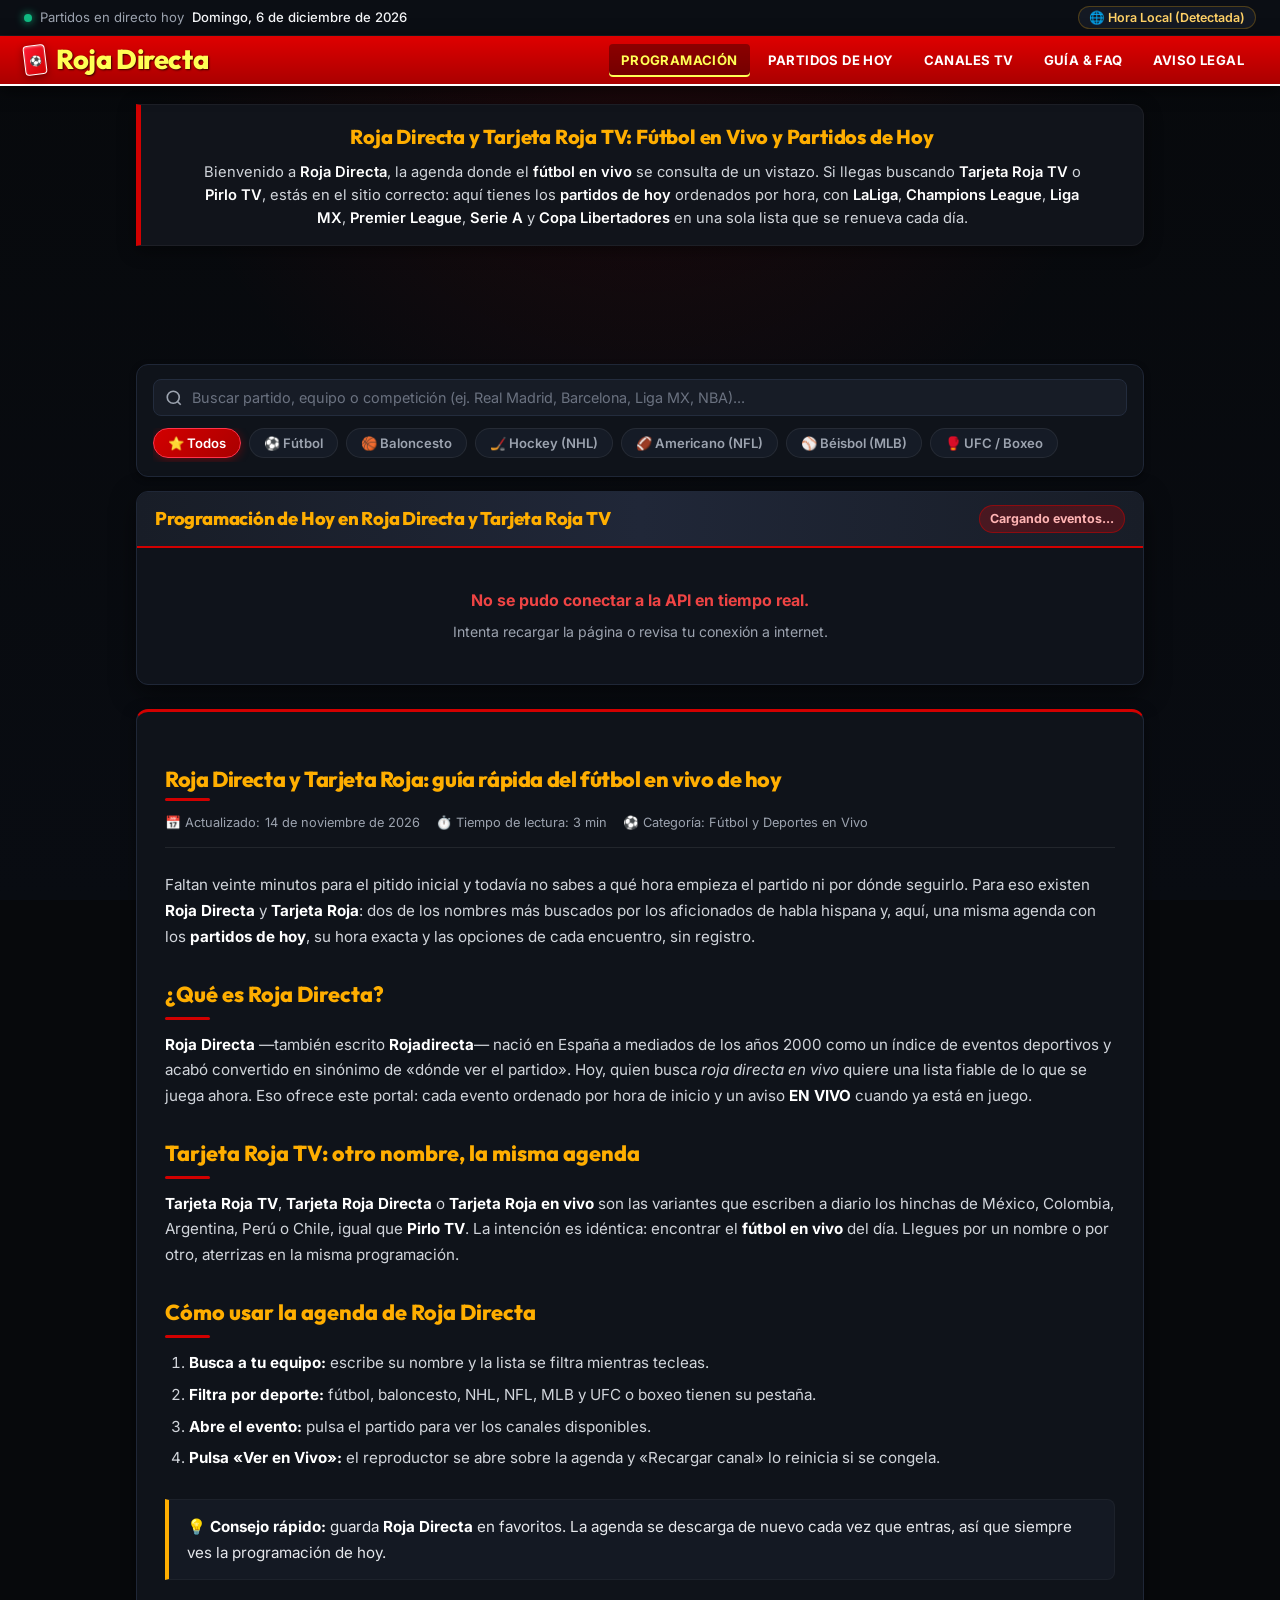
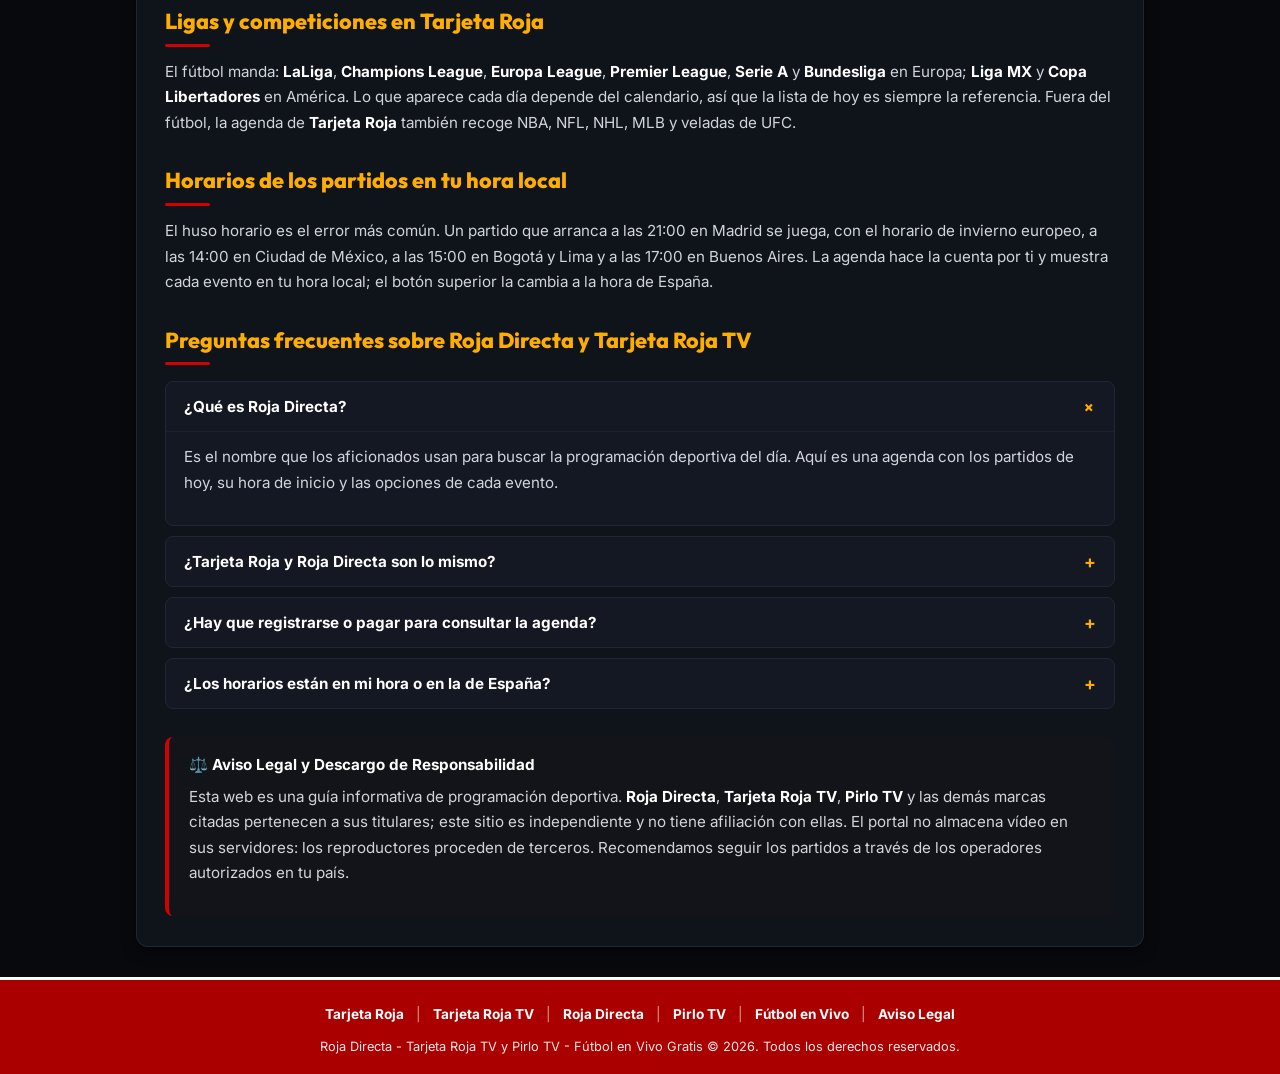
==== commit ed3831a2: "Add Adsterra ads to index and embed pages - 728x90 leaderboard after intro (desktop ≥768px) - 160x60" ====
--- a/index.html
+++ b/index.html
@@ -178,6 +178,24 @@
       </p>
     </section>
 
+    <!-- Ad: 728x90 leaderboard (desktop only) -->
+    <div class="ad-leaderboard">
+      <div class="ad-leaderboard-inner">
+        <script>atOptions = { 'key': 'c85d9f7413bbbdc472147e7ec2f54187', 'format': 'iframe', 'height': 90, 'width': 728, 'params': {} };</script>
+        <script src="https://marksdespitelinear.com/c85d9f7413bbbdc472147e7ec2f54187/invoke.js"></script>
+      </div>
+    </div>
+
+    <!-- Ad: side rails (wide desktop only) -->
+    <aside class="ad-rail ad-rail-left">
+      <script>atOptions = { 'key': '694a7872a58b084cda1a9c7dc7f1958d', 'format': 'iframe', 'height': 600, 'width': 160, 'params': {} };</script>
+      <script src="https://marksdespitelinear.com/694a7872a58b084cda1a9c7dc7f1958d/invoke.js"></script>
+    </aside>
+    <aside class="ad-rail ad-rail-right">
+      <script>atOptions = { 'key': '8dc5f2a1b9f68ac3c930f88f940daec1', 'format': 'iframe', 'height': 300, 'width': 160, 'params': {} };</script>
+      <script src="https://marksdespitelinear.com/8dc5f2a1b9f68ac3c930f88f940daec1/invoke.js"></script>
+    </aside>
+
     <section class="agenda-toolbar" aria-label="Herramientas de filtrado">
       <div class="toolbar-search-row">
         <div class="search-input-wrap">
@@ -403,7 +421,36 @@
       </article>
     </section>
 
+    <!-- Ad: sticky bottom banner (mobile only, hidden ≥768px by CSS) -->
+    <div id="ad-bottom-banner">
+      <div class="ad-bb-wrap">
+        <button type="button" class="ad-bb-close" aria-label="Cerrar anuncio" onclick="document.getElementById('ad-bottom-banner').remove()">✕</button>
+        <div id="ad-bb-outer">
+          <div id="ad-bb-inner">
+            <script>atOptions = { 'key': 'c85d9f7413bbbdc472147e7ec2f54187', 'format': 'iframe', 'height': 90, 'width': 728, 'params': {} };</script>
+            <script src="https://marksdespitelinear.com/c85d9f7413bbbdc472147e7ec2f54187/invoke.js"></script>
+          </div>
+        </div>
+      </div>
+    </div>
+
   </main>
+
+  <!-- Ad: bottom banner scale-to-fit -->
+  <script>
+  (function(){
+    function f(){
+      var o=document.getElementById("ad-bb-outer"),i=document.getElementById("ad-bb-inner");
+      if(!o||!i)return;
+      var s=Math.min(1,o.clientWidth/728);
+      i.style.transform="scale("+s+")";
+      o.style.height=(90*s)+"px";
+    }
+    window.addEventListener("resize",f);
+    window.addEventListener("load",f);
+    f();setTimeout(f,800);setTimeout(f,2500);
+  })();
+  </script>
 
   <footer class="site-footer">
     <div class="container">
--- a/css/style.css
+++ b/css/style.css
@@ -2229,10 +2229,18 @@
   background: #b00000;
 }
 
-/* ===== Ads: side rails + mobile sticky bottom banner ===== */
+/* ===== Ads: leaderboard, side rails, mobile sticky bottom banner ===== */
+
+.ad-leaderboard { display: none; margin: 14px 0; }
+.ad-leaderboard-inner { margin: 0 auto; overflow: hidden; width: 728px; height: 90px; max-width: 100%; }
+
+@media screen and (min-width: 768px) {
+  .ad-leaderboard { display: block; }
+}
+
 .ad-rail { display: none; }
 
-@media screen and (min-width: 1200px) {
+@media screen and (min-width: 1400px) {
   .ad-rail {
     display: block;
     position: fixed;
